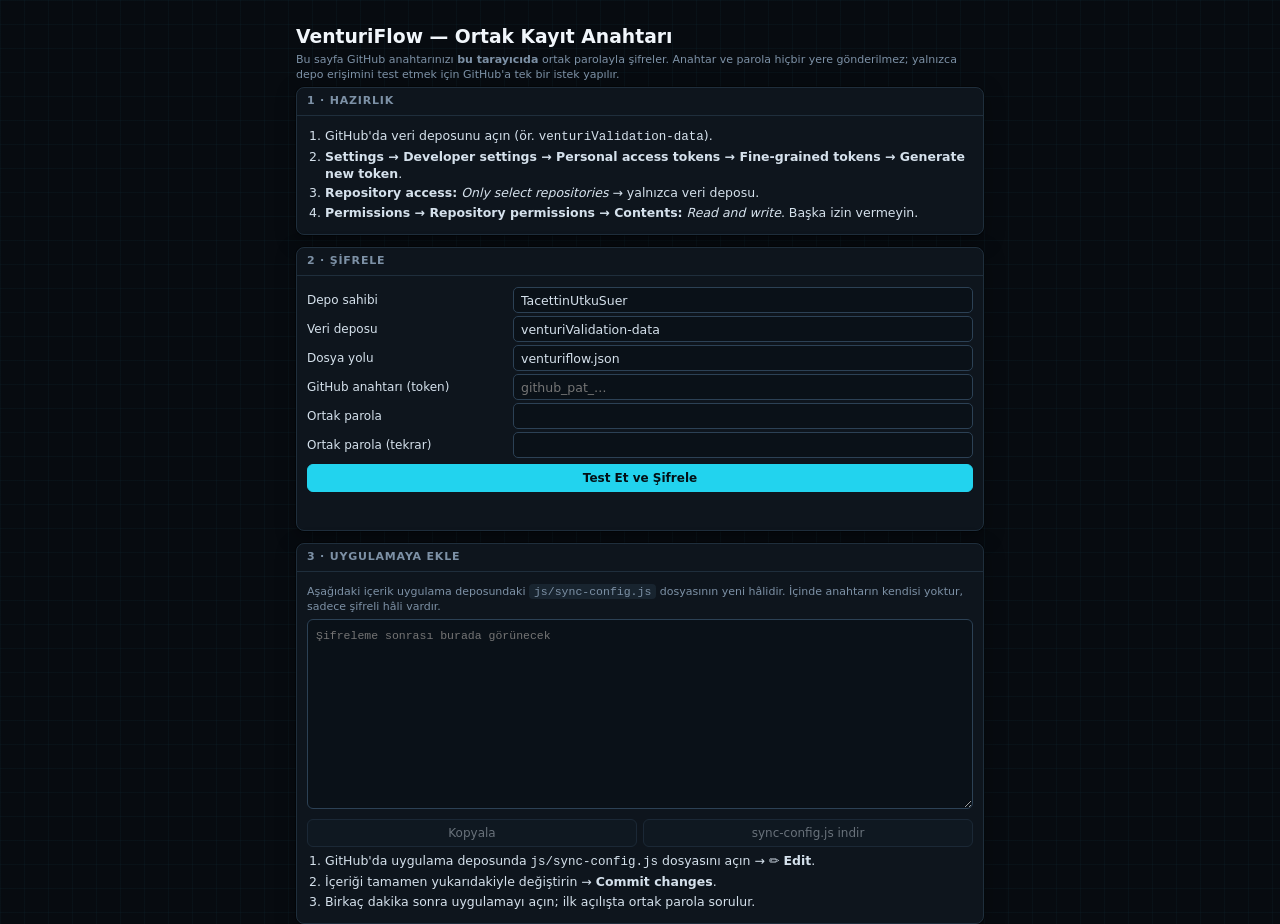
==== tools/anahtar.html @ e6cfc90b "Ortak kayıt: GitHub üzerinden tüm bilgisayarlarda otomatik eşitleme - js/sync.js: GitHub Contents AP" ====
<!doctype html>
<html lang="tr" data-theme="dark">
<head>
  <meta charset="utf-8">
  <meta name="viewport" content="width=device-width, initial-scale=1">
  <title>Anahtar Şifreleme</title>
  <link rel="stylesheet" href="../css/app.css">
  <style>
    body { overflow: auto; }
    .wrap { max-width: 720px; margin: 24px auto; padding: 0 16px; }
    .card { padding: 0; margin-bottom: 12px; }
    .card-b { overflow: visible; }
    .row { grid-template-columns: 200px minmax(0, 1fr); }
    textarea { width: 100%; height: 190px; background: var(--input-bg); color: var(--text); border: 1px solid var(--border-hi); border-radius: 6px; padding: 8px; font: 11.5px/1.4 Consolas, monospace; }
    ol { margin: 4px 0 4px 18px; padding: 0; }
    li { margin: 3px 0; }
    .msg { min-height: 18px; font-weight: 600; margin: 6px 0; }
    .msg.ok { color: var(--ok); } .msg.err { color: var(--bad); }
    @media (max-width: 640px) { .row { grid-template-columns: minmax(0, 1fr); } }
  </style>
</head>
<body>
<div class="wrap">
  <h2 style="color:var(--text-strong);margin:0 0 4px">VenturiFlow — Ortak Kayıt Anahtarı</h2>
  <p class="note">Bu sayfa GitHub anahtarınızı <b>bu tarayıcıda</b> ortak parolayla şifreler. Anahtar ve parola hiçbir yere gönderilmez; yalnızca depo erişimini test etmek için GitHub'a tek bir istek yapılır.</p>

  <div class="card">
    <div class="card-h">1 · Hazırlık</div>
    <div class="card-b">
      <ol>
        <li>GitHub'da veri deposunu açın (ör. <code>venturiValidation-data</code>).</li>
        <li><b>Settings → Developer settings → Personal access tokens → Fine-grained tokens → Generate new token</b>.</li>
        <li><b>Repository access:</b> <i>Only select repositories</i> → yalnızca veri deposu.</li>
        <li><b>Permissions → Repository permissions → Contents:</b> <i>Read and write</i>. Başka izin vermeyin.</li>
      </ol>
    </div>
  </div>

  <div class="card">
    <div class="card-h">2 · Şifrele</div>
    <div class="card-b">
      <label class="row"><span>Depo sahibi</span><input type="text" id="owner"></label>
      <label class="row"><span>Veri deposu</span><input type="text" id="repo"></label>
      <label class="row"><span>Dosya yolu</span><input type="text" id="path"></label>
      <label class="row"><span>GitHub anahtarı (token)</span><input type="password" id="token" placeholder="github_pat_…" autocomplete="off"></label>
      <label class="row"><span>Ortak parola</span><input type="password" id="pass" autocomplete="new-password"></label>
      <label class="row"><span>Ortak parola (tekrar)</span><input type="password" id="pass2" autocomplete="new-password"></label>
      <div class="btnrow"><button class="btn primary" id="go">Test Et ve Şifrele</button></div>
      <div class="msg" id="msg"></div>
    </div>
  </div>

  <div class="card">
    <div class="card-h">3 · Uygulamaya ekle</div>
    <div class="card-b">
      <p class="note">Aşağıdaki içerik uygulama deposundaki <code>js/sync-config.js</code> dosyasının yeni hâlidir. İçinde anahtarın kendisi yoktur, sadece şifreli hâli vardır.</p>
      <textarea id="out" readonly placeholder="Şifreleme sonrası burada görünecek"></textarea>
      <div class="btnrow">
        <button class="btn" id="copy" disabled>Kopyala</button>
        <button class="btn" id="dl" disabled>sync-config.js indir</button>
      </div>
      <ol>
        <li>GitHub'da uygulama deposunda <code>js/sync-config.js</code> dosyasını açın → ✏️ <b>Edit</b>.</li>
        <li>İçeriği tamamen yukarıdakiyle değiştirin → <b>Commit changes</b>.</li>
        <li>Birkaç dakika sonra uygulamayı açın; ilk açılışta ortak parola sorulur.</li>
      </ol>
    </div>
  </div>
</div>

<script src="../js/csv.js"></script>
<script src="../js/sync-config.js"></script>
<script src="../js/sync.js"></script>
<script>
  (function () {
    const $ = id => document.getElementById(id);
    const c = window.VF_SYNC_CONFIG || {};
    $('owner').value = c.owner || '';
    $('repo').value = c.repo || '';
    $('path').value = c.path || 'venturiflow.json';
    const msg = (t, cls) => { $('msg').textContent = t; $('msg').className = 'msg ' + (cls || ''); };

    $('go').onclick = async () => {
      const owner = $('owner').value.trim(), repo = $('repo').value.trim(), path = $('path').value.trim();
      const token = $('token').value.trim(), pass = $('pass').value;
      if (!owner || !repo || !path || !token || !pass) return msg('Tüm alanları doldurun.', 'err');
      if (pass !== $('pass2').value) return msg('Parolalar eşleşmiyor.', 'err');
      msg('GitHub erişimi test ediliyor…');
      try {
        const res = await fetch(`https://api.github.com/repos/${encodeURIComponent(owner)}/${encodeURIComponent(repo)}`, {
          headers: { Accept: 'application/vnd.github+json', Authorization: 'Bearer ' + token }, cache: 'no-store'
        });
        if (res.status === 401) return msg('Anahtar geçersiz (401).', 'err');
        if (!res.ok) return msg(`Depoya erişilemedi (HTTP ${res.status}). Depo adını ve anahtarın depo erişimini kontrol edin.`, 'err');
        const j = await res.json();
        msg('Şifreleniyor…');
        const cipher = await VF.Sync.encrypt(token, pass);
        $('out').value = `/* VenturiFlow Master — Ortak kayıt (GitHub) yapılandırması
 *
 * owner / repo / path : Ortak verinin tutulacağı depo ve dosya.
 * cipher              : tools/anahtar.html ile üretilen ŞİFRELİ GitHub anahtarı.
 *                       null ise kimse yazamaz; depo public ise herkes sadece okur.
 */
window.VF_SYNC_CONFIG = {
  owner: ${JSON.stringify(owner)},
  repo: ${JSON.stringify(repo)},
  path: ${JSON.stringify(path)},
  cipher: ${JSON.stringify(cipher)}
};
`;
        $('copy').disabled = $('dl').disabled = false;
        $('token').value = '';
        msg(`Tamam: ${j.full_name} (${j.private ? 'private' : 'public'}) erişilebilir, anahtar şifrelendi.` + (j.private ? ' Not: Depo private olduğu için parolası olmayan bilgisayarlar ortak veriyi göremez.' : ''), 'ok');
      } catch (e) {
        msg('Hata: ' + e.message, 'err');
      }
    };
    $('copy').onclick = () => { navigator.clipboard.writeText($('out').value).then(() => msg('Panoya kopyalandı.', 'ok')); };
    $('dl').onclick = () => {
      const a = document.createElement('a');
      a.href = URL.createObjectURL(new Blob([$('out').value], { type: 'text/javascript' }));
      a.download = 'sync-config.js';
      a.click();
    };
  })();
</script>
</body>
</html>
---- css/app.css ----
/* VenturiFlow Master — SCADA / HMI teması */
:root,
:root[data-theme="dark"] {
  --bg: #070b10;
  --bg-grid: rgba(56, 189, 248, 0.035);
  --panel: #0e151d;
  --panel-2: #121c26;
  --panel-3: #18242f;
  --border: #1f2e3c;
  --border-hi: #2c4155;
  --text: #d5e1ec;
  --text-strong: #f1f6fb;
  --muted: #7d91a6;
  --accent: #22d3ee;
  --accent-soft: rgba(34, 211, 238, 0.12);
  --amber: #f59e0b;
  --amber-soft: rgba(245, 158, 11, 0.12);
  --ok: #22c55e;
  --ok-soft: rgba(34, 197, 94, 0.13);
  --warn: #f59e0b;
  --bad: #ef4444;
  --bad-soft: rgba(239, 68, 68, 0.14);
  --pink: #f472b6;
  --input-bg: #0a1118;
  --shadow: 0 0 0 1px rgba(0, 0, 0, 0.4), 0 6px 20px rgba(0, 0, 0, 0.35);
  --chart-grid: rgba(148, 163, 184, 0.12);
  --chart-text: #94a3b8;
  color-scheme: dark;
}

:root[data-theme="light"] {
  --bg: #e6ebf0;
  --bg-grid: rgba(15, 23, 42, 0.035);
  --panel: #ffffff;
  --panel-2: #f5f7fa;
  --panel-3: #eaeff4;
  --border: #cfd8e1;
  --border-hi: #aebdcb;
  --text: #1c2834;
  --text-strong: #0b141c;
  --muted: #5d6e7f;
  --accent: #0e7490;
  --accent-soft: rgba(14, 116, 144, 0.10);
  --amber: #b45309;
  --amber-soft: rgba(180, 83, 9, 0.10);
  --ok: #15803d;
  --ok-soft: rgba(21, 128, 61, 0.10);
  --warn: #b45309;
  --bad: #dc2626;
  --bad-soft: rgba(220, 38, 38, 0.09);
  --pink: #be185d;
  --input-bg: #ffffff;
  --shadow: 0 1px 2px rgba(15, 23, 42, 0.08), 0 4px 14px rgba(15, 23, 42, 0.06);
  --chart-grid: rgba(71, 85, 105, 0.14);
  --chart-text: #475569;
  color-scheme: light;
}

* { box-sizing: border-box; }
html, body { height: 100%; margin: 0; }
body {
  background: var(--bg);
  background-image: linear-gradient(var(--bg-grid) 1px, transparent 1px), linear-gradient(90deg, var(--bg-grid) 1px, transparent 1px);
  background-size: 24px 24px;
  color: var(--text);
  font: 12.5px/1.35 Inter, "Segoe UI", system-ui, -apple-system, Roboto, Arial, sans-serif;
  overflow: hidden;
  -webkit-font-smoothing: antialiased;
}
.mono, .num { font-family: "JetBrains Mono", "Cascadia Mono", Consolas, "SFMono-Regular", monospace; font-variant-numeric: tabular-nums; }
button, input, select { font: inherit; color: inherit; }
::-webkit-scrollbar { width: 8px; height: 8px; }
::-webkit-scrollbar-thumb { background: var(--border-hi); border-radius: 4px; }
::-webkit-scrollbar-track { background: transparent; }

/* ---------- Ana yerleşim (1080p, kaydırmasız) ---------- */
.app {
  height: 100vh;
  display: grid;
  grid-template-rows: 46px minmax(0, 1fr) 24px;
  grid-template-columns: minmax(0, 1fr);
}
.topbar {
  display: flex; align-items: center; gap: 12px;
  padding: 0 12px;
  background: var(--panel);
  border-bottom: 1px solid var(--border);
}
.brand { display: flex; align-items: center; gap: 10px; min-width: 0; }
.brand svg { flex: none; }
.brand h1 { margin: 0; font-size: 15px; font-weight: 700; letter-spacing: .3px; color: var(--text-strong); white-space: nowrap; }
.brand small { color: var(--muted); font-size: 11px; white-space: nowrap; }
.topbar .spacer { flex: 1; }
.pill {
  display: inline-flex; align-items: center; gap: 6px;
  padding: 3px 9px; border: 1px solid var(--border); border-radius: 999px;
  background: var(--panel-2); color: var(--muted); font-size: 11px; white-space: nowrap;
}
.pill b { color: var(--text-strong); font-weight: 600; }
.led { width: 8px; height: 8px; border-radius: 50%; background: var(--muted); box-shadow: 0 0 0 2px rgba(0,0,0,.15); }
.led.on { background: var(--ok); box-shadow: 0 0 8px var(--ok); }
.led.err { background: var(--bad); box-shadow: 0 0 8px var(--bad); }
.led.demo { background: var(--amber); box-shadow: 0 0 8px var(--amber); }

.btn {
  display: inline-flex; align-items: center; justify-content: center; gap: 6px;
  height: 28px; padding: 0 10px;
  border: 1px solid var(--border-hi); border-radius: 6px;
  background: var(--panel-2); color: var(--text);
  cursor: pointer; white-space: nowrap; font-size: 12px;
  transition: background .15s, border-color .15s;
}
.btn:hover { border-color: var(--accent); background: var(--panel-3); }
.btn.primary { background: var(--accent); border-color: var(--accent); color: #031016; font-weight: 600; }
:root[data-theme="light"] .btn.primary { color: #fff; }
.btn.danger:hover { border-color: var(--bad); color: var(--bad); }
.btn.sm { height: 24px; padding: 0 8px; font-size: 11.5px; }
.btn.icon { width: 30px; padding: 0; }
.btn:disabled { opacity: .45; cursor: not-allowed; }
.btn.sync[data-state="ok"] { color: var(--ok); border-color: color-mix(in srgb, var(--ok) 50%, var(--border-hi)); }
.btn.sync[data-state="pending"], .btn.sync[data-state="saving"] { color: var(--accent); border-color: var(--accent); }
.btn.sync[data-state="saving"] svg { animation: blink .8s steps(2) infinite; }
.btn.sync[data-state="ro"] { color: var(--muted); }
.btn.sync[data-state="err"], .btn.sync[data-state="conflict"] { color: var(--bad); border-color: var(--bad); }
.btn.sync[data-state="off"] { color: var(--muted); }
.btn svg { width: 14px; height: 14px; }

.main {
  min-height: 0;
  display: grid;
  grid-template-columns: 350px minmax(0, 1fr) 430px;
  gap: 8px;
  padding: 8px;
}
.statusbar {
  display: flex; align-items: center; gap: 16px;
  padding: 0 12px;
  background: var(--panel); border-top: 1px solid var(--border);
  color: var(--muted); font-size: 11px;
}
.statusbar .sep { flex: 1; }

/* ---------- Kartlar ---------- */
.card {
  background: var(--panel);
  border: 1px solid var(--border);
  border-radius: 8px;
  box-shadow: var(--shadow);
  min-height: 0;
  display: flex; flex-direction: column;
}
.card-h {
  display: flex; align-items: center; gap: 8px;
  padding: 6px 10px;
  border-bottom: 1px solid var(--border);
  font-size: 11px; font-weight: 700; letter-spacing: .8px; text-transform: uppercase;
  color: var(--muted);
}
.card-h .tag { margin-left: auto; text-transform: none; letter-spacing: 0; font-weight: 500; }
.card-h .ico { color: var(--accent); }
.card-b { padding: 8px 10px; min-height: 0; flex: 1; overflow: auto; }

/* ---------- Sol panel / sekmeler ---------- */
.left { display: flex; flex-direction: column; min-height: 0; }
.tabs { display: grid; grid-template-columns: repeat(4, 1fr); border-bottom: 1px solid var(--border); }
.tabs button {
  border: 0; background: transparent; padding: 9px 0 8px; cursor: pointer;
  color: var(--muted); font-size: 11.5px; font-weight: 600; letter-spacing: .3px;
  border-bottom: 2px solid transparent;
}
.tabs button.on { color: var(--accent); border-bottom-color: var(--accent); background: var(--accent-soft); }
.tab { display: none; padding: 8px 10px; overflow: auto; min-height: 0; flex: 1; }
.tab.on { display: block; }

.sec { margin: 6px 0 4px; padding-top: 6px; border-top: 1px dashed var(--border); font-size: 10.5px; font-weight: 700; color: var(--accent); letter-spacing: .8px; text-transform: uppercase; display: flex; align-items: center; gap: 6px; }
.sec:first-child { border-top: 0; margin-top: 0; padding-top: 0; }
.sec .r { margin-left: auto; text-transform: none; letter-spacing: 0; font-weight: 500; color: var(--muted); }

.row { display: grid; grid-template-columns: 1fr 172px; align-items: center; gap: 6px; margin: 3px 0; }
.row > span:first-child { color: var(--text); font-size: 12px; overflow: hidden; text-overflow: ellipsis; white-space: nowrap; }
.row .hint { color: var(--muted); font-size: 10.5px; }
.inp { display: flex; min-width: 0; }
input[type=number], input[type=text], input[type=password], input[type=url], select {
  height: 26px; min-width: 0; width: 100%;
  padding: 0 7px;
  background: var(--input-bg); border: 1px solid var(--border-hi); border-radius: 5px;
  outline: none;
}
input:focus, select:focus { border-color: var(--accent); box-shadow: 0 0 0 2px var(--accent-soft); }
input[type=number] { font-family: "JetBrains Mono", Consolas, monospace; text-align: right; }
input:disabled, select:disabled { opacity: .55; }
input.invalid { border-color: var(--bad); box-shadow: 0 0 0 2px var(--bad-soft); }
.inp input { border-top-right-radius: 0; border-bottom-right-radius: 0; flex: 1; }
.inp select { width: 74px; flex: none; border-left: 0; border-top-left-radius: 0; border-bottom-left-radius: 0; background: var(--panel-3); padding: 0 4px; font-size: 11.5px; }
.inp .unit-static { width: 74px; flex: none; display: flex; align-items: center; justify-content: center; border: 1px solid var(--border-hi); border-left: 0; border-radius: 0 5px 5px 0; background: var(--panel-3); color: var(--muted); font-size: 11.5px; }
.req { color: var(--bad); font-weight: 700; }

.seg { display: inline-flex; border: 1px solid var(--border-hi); border-radius: 6px; overflow: hidden; width: 100%; }
.seg button { flex: 1; border: 0; background: var(--panel-2); padding: 4px 6px; cursor: pointer; color: var(--muted); font-size: 11.5px; }
.seg button + button { border-left: 1px solid var(--border-hi); }
.seg button.on { background: var(--accent); color: #031016; font-weight: 600; }
:root[data-theme="light"] .seg button.on { color: #fff; }

.btnrow { display: flex; gap: 6px; flex-wrap: wrap; margin: 6px 0; }
.btnrow .btn { flex: 1; }

.infobox {
  border: 1px solid var(--border); background: var(--panel-2); border-radius: 6px;
  padding: 6px 8px; margin: 6px 0; font-size: 11.5px;
}
.infobox table { width: 100%; border-collapse: collapse; }
.infobox td { padding: 1px 0; }
.infobox td:last-child { text-align: right; font-family: "JetBrains Mono", Consolas, monospace; color: var(--text-strong); }
.infobox .src { color: var(--muted); font-size: 10px; }
.note { color: var(--muted); font-size: 11px; margin: 4px 0; }
.note.warn { color: var(--warn); }
.note.bad { color: var(--bad); }
a { color: var(--accent); }

/* ---------- Orta alan ---------- */
.center {
  min-height: 0; min-width: 0;
  display: grid;
  grid-template-rows: auto minmax(0, 0.82fr) minmax(0, 1.25fr);
  gap: 8px;
}
.kpis { display: grid; grid-template-columns: repeat(8, minmax(0, 1fr)); gap: 8px; }
.kpi {
  position: relative;
  background: var(--panel); border: 1px solid var(--border); border-radius: 8px;
  padding: 7px 9px 6px; box-shadow: var(--shadow); min-width: 0; overflow: hidden;
}
.kpi::before { content: ""; position: absolute; left: 0; top: 0; bottom: 0; width: 3px; background: var(--border-hi); }
.kpi .k { font-size: 10px; letter-spacing: .6px; text-transform: uppercase; color: var(--muted); white-space: nowrap; overflow: hidden; text-overflow: ellipsis; }
.kpi .v { font-family: "JetBrains Mono", Consolas, monospace; font-size: 20px; font-weight: 700; color: var(--text-strong); line-height: 1.2; margin-top: 2px; white-space: nowrap; overflow: hidden; text-overflow: ellipsis; }
.kpi .v small { font-size: 11px; font-weight: 500; color: var(--muted); margin-left: 3px; }
.kpi .s { font-size: 10.5px; color: var(--muted); white-space: nowrap; overflow: hidden; text-overflow: ellipsis; }
.kpi.accent::before { background: var(--accent); }
.kpi.hl { background: linear-gradient(180deg, var(--amber-soft), transparent 80%), var(--panel); border-color: color-mix(in srgb, var(--amber) 45%, var(--border)); }
.kpi.hl::before { background: var(--amber); }
.kpi.hl .v { color: var(--amber); }
.kpi.ok::before { background: var(--ok); }
.kpi.ok .v { color: var(--ok); }
.kpi.warn::before { background: var(--warn); }
.kpi.warn .v { color: var(--warn); }
.kpi.bad { background: linear-gradient(180deg, var(--bad-soft), transparent), var(--panel); }
.kpi.bad::before { background: var(--bad); }
.kpi.bad .v { color: var(--bad); animation: blink 1s steps(2) infinite; }
@keyframes blink { 50% { opacity: .45; } }

.draw-wrap { flex: 1; min-height: 0; padding: 4px 8px 6px; }
.draw-wrap svg { display: block; }

.chart-card .card-b { display: flex; flex-direction: column; overflow: hidden; padding: 6px 10px 8px; }
.chart-box { position: relative; flex: 1; min-height: 0; }
.chart-box canvas { position: absolute; inset: 0; }
.live-dot {
  position: absolute; width: 14px; height: 14px; margin: -7px 0 0 -7px; border-radius: 50%;
  background: #ff2d2d; box-shadow: 0 0 10px 3px rgba(255, 45, 45, .85);
  pointer-events: none; display: none; z-index: 3;
}
.live-dot::after {
  content: ""; position: absolute; inset: -2px; border-radius: 50%; border: 2px solid #ff2d2d;
  animation: ping 1.4s cubic-bezier(0, 0, .2, 1) infinite;
}
@keyframes ping { 0% { transform: scale(1); opacity: .9; } 100% { transform: scale(3.2); opacity: 0; } }
.live-dot .lbl {
  position: absolute; left: 16px; top: -22px; white-space: nowrap;
  background: rgba(127, 29, 29, .92); color: #fff; font: 600 10.5px/1.2 "JetBrains Mono", Consolas, monospace;
  padding: 2px 6px; border-radius: 4px;
}
.whatif { display: grid; grid-template-columns: auto 1fr auto; align-items: center; gap: 10px; margin-top: 6px; }
.whatif label { font-size: 11px; font-weight: 700; letter-spacing: .6px; text-transform: uppercase; color: var(--accent); white-space: nowrap; }
.whatif output { font-family: "JetBrains Mono", Consolas, monospace; font-size: 12px; min-width: 260px; text-align: right; color: var(--text-strong); }
input[type=range] { width: 100%; accent-color: var(--accent); height: 18px; }
.legend { display: flex; gap: 12px; font-size: 10.5px; color: var(--muted); text-transform: none; letter-spacing: 0; font-weight: 500; margin-left: auto; }
.legend i { display: inline-block; width: 9px; height: 9px; border-radius: 50%; margin-right: 4px; vertical-align: -1px; }

/* ---------- Sağ panel ---------- */
.right { display: flex; flex-direction: column; gap: 8px; min-height: 0; }
.formula-card { flex: 1 1 0; }
.formula-card .card-b { font-size: 12px; }
.fx { margin: 3px 0 7px; }
.fx .t { font-size: 10.5px; color: var(--muted); text-transform: uppercase; letter-spacing: .5px; }
.fx mjx-container { margin: 2px 0 !important; font-size: 92% !important; }
.fx mjx-container[display="true"] { overflow-x: auto; overflow-y: hidden; }
.fx .raw { font-family: Consolas, monospace; font-size: 10.5px; white-space: pre-wrap; color: var(--muted); }

.unc-total {
  display: flex; align-items: baseline; justify-content: space-between; gap: 8px;
  padding: 6px 8px; margin-bottom: 6px; border-radius: 6px;
  background: var(--accent-soft); border: 1px solid color-mix(in srgb, var(--accent) 40%, transparent);
}
.unc-total b { font-family: "JetBrains Mono", Consolas, monospace; font-size: 17px; color: var(--accent); }
table.grid { width: 100%; border-collapse: collapse; font-size: 11.5px; }
table.grid th { text-align: left; font-weight: 600; color: var(--muted); font-size: 10.5px; padding: 2px 4px; border-bottom: 1px solid var(--border); }
table.grid td { padding: 2px 4px; border-bottom: 1px solid color-mix(in srgb, var(--border) 50%, transparent); }
table.grid td.n { text-align: right; font-family: "JetBrains Mono", Consolas, monospace; }
.bar { height: 6px; border-radius: 3px; background: var(--accent); opacity: .8; min-width: 1px; }
.chk { display: grid; grid-template-columns: 16px 1fr auto; gap: 6px; align-items: center; padding: 2px 0; font-size: 11.5px; }
.chk .m { font-weight: 800; }
.chk.ok .m { color: var(--ok); }
.chk.no .m { color: var(--bad); }
.chk .v { font-family: "JetBrains Mono", Consolas, monospace; color: var(--muted); font-size: 11px; }
.straight { display: grid; grid-template-columns: 1fr 1fr; gap: 6px; margin-top: 6px; }
.straight div { background: var(--panel-2); border: 1px solid var(--border); border-radius: 6px; padding: 5px 8px; }
.straight .k { font-size: 10px; color: var(--muted); text-transform: uppercase; letter-spacing: .5px; }
.straight .v { font-family: "JetBrains Mono", Consolas, monospace; font-size: 15px; font-weight: 700; color: var(--text-strong); }
.straight .s { font-size: 10.5px; color: var(--muted); }
.pipe-sketch { margin-top: 6px; }

/* ---------- Canlı panel değerleri ---------- */
.live-vals { display: grid; grid-template-columns: 1fr 1fr; gap: 6px; margin: 6px 0; }
.live-vals div { background: var(--panel-2); border: 1px solid var(--border); border-radius: 6px; padding: 5px 7px; }
.live-vals .k { font-size: 10px; color: var(--muted); text-transform: uppercase; }
.live-vals .v { font-family: "JetBrains Mono", Consolas, monospace; font-size: 14px; font-weight: 700; color: var(--text-strong); }
.live-vals .v.red { color: #ff4d4d; }
.log { font-family: "JetBrains Mono", Consolas, monospace; font-size: 10.5px; background: var(--input-bg); border: 1px solid var(--border); border-radius: 6px; padding: 4px 6px; height: 92px; overflow: auto; color: var(--muted); }
.log .e { color: var(--bad); }
.log .o { color: var(--ok); }
.mixed-warn { display: none; border: 1px solid var(--warn); background: var(--amber-soft); color: var(--warn); border-radius: 6px; padding: 5px 8px; font-size: 11px; margin: 6px 0; }
.mixed-warn.show { display: block; }
.mixed-warn a { color: inherit; font-weight: 700; cursor: pointer; }

/* ---------- Birim dönüştürücü ---------- */
.conv-out { width: 100%; border-collapse: collapse; margin-top: 4px; }
.conv-out td { padding: 3px 6px; border-bottom: 1px solid var(--border); }
.conv-out td:last-child { text-align: right; font-family: "JetBrains Mono", Consolas, monospace; color: var(--text-strong); }

/* ---------- Modal & toast ---------- */
.modal-bg { position: fixed; inset: 0; background: rgba(2, 6, 12, .62); backdrop-filter: blur(2px); display: flex; align-items: center; justify-content: center; z-index: 50; }
.modal { width: 560px; max-width: calc(100vw - 32px); max-height: calc(100vh - 60px); display: flex; flex-direction: column; background: var(--panel); border: 1px solid var(--border-hi); border-radius: 10px; box-shadow: 0 20px 60px rgba(0,0,0,.5); }
.modal.wide { width: 860px; }
.modal-h { padding: 10px 14px; border-bottom: 1px solid var(--border); font-weight: 700; font-size: 13.5px; color: var(--text-strong); display: flex; align-items: center; gap: 8px; }
.modal-h .x { margin-left: auto; }
.modal-b { padding: 12px 14px; overflow: auto; min-height: 0; }
.modal-f { padding: 10px 14px; border-top: 1px solid var(--border); display: flex; justify-content: flex-end; gap: 8px; }
.modal h4 { margin: 10px 0 4px; color: var(--accent); font-size: 12.5px; }
.modal ol, .modal ul { margin: 4px 0; padding-left: 20px; }
.modal li { margin: 3px 0; }
.modal code, .note code { background: var(--panel-3); padding: 1px 5px; border-radius: 4px; font-size: 11.5px; }
.guide-alert { display: flex; gap: 10px; align-items: flex-start; padding: 8px 10px; border-radius: 8px; background: var(--amber-soft); border: 1px solid var(--warn); margin-bottom: 8px; }
.guide-alert svg { flex: none; color: var(--warn); }

.csv-meta { display: flex; gap: 14px; flex-wrap: wrap; font-size: 11.5px; color: var(--muted); margin-bottom: 8px; }
.csv-meta b { color: var(--text); }
.csv-mode { margin-bottom: 8px; }
.csv-preview { overflow: auto; max-height: 170px; border: 1px solid var(--border); border-radius: 6px; margin-bottom: 8px; }
.csv-preview table { border-collapse: collapse; font-size: 11px; width: 100%; }
.csv-preview th, .csv-preview td { padding: 3px 8px; border-bottom: 1px solid var(--border); white-space: nowrap; text-align: left; }
.csv-preview th { background: var(--panel-3); position: sticky; top: 0; }
.csv-targets { width: 100%; border-collapse: collapse; margin-bottom: 8px; }
.csv-targets th { text-align: left; font-size: 10.5px; color: var(--muted); padding: 3px 4px; }
.csv-targets td { padding: 3px 4px; }
.csv-err { color: var(--bad); min-height: 16px; font-weight: 600; }
.csv-map .row { grid-template-columns: 140px 1fr; }

.toasts { position: fixed; right: 16px; bottom: 34px; display: flex; flex-direction: column; gap: 6px; z-index: 60; }
.toast { background: var(--panel-3); border: 1px solid var(--border-hi); border-left: 3px solid var(--accent); padding: 8px 12px; border-radius: 6px; box-shadow: var(--shadow); font-size: 12px; max-width: 380px; animation: tin .2s ease-out; }
.toast.ok { border-left-color: var(--ok); }
.toast.err { border-left-color: var(--bad); }
.toast.warn { border-left-color: var(--warn); }
@keyframes tin { from { transform: translateY(8px); opacity: 0; } }

.err-banner { display: none; background: var(--bad-soft); border: 1px solid var(--bad); color: var(--bad); border-radius: 6px; padding: 4px 8px; font-weight: 600; font-size: 11.5px; }
.err-banner.show { display: block; }

/* ---------- Kısa ekranlar için güvenli geri dönüş ---------- */
@media (max-width: 1500px) {
  .main { grid-template-columns: 330px minmax(0, 1fr) 380px; }
  .kpi .v { font-size: 17px; }
}
@media (max-width: 1280px), (max-height: 760px) {
  body { overflow: auto; }
  .app { height: auto; min-height: 100vh; }
  .main { grid-template-columns: minmax(0, 1fr); }
  .center { grid-template-rows: auto 300px 460px; }
  .kpis { grid-template-columns: repeat(4, minmax(0, 1fr)); }
  .left { max-height: none; }
  .right .card { max-height: none; }
}
@media (max-width: 640px) {
  .main { padding: 8px 16px; }
  .kpis { grid-template-columns: repeat(2, minmax(0, 1fr)); }
  .topbar { flex-wrap: wrap; height: auto; padding: 6px 16px; }
  .topbar .pill, .topbar .spacer, .brand small { display: none; }
  .topbar .btn { flex: 1 1 auto; }
  .row { grid-template-columns: minmax(0, 1fr) 160px; }
  .statusbar span:nth-child(n+3) { display: none; }
  .app { grid-template-rows: auto auto 24px; }
  .whatif { grid-template-columns: 1fr; }
  .whatif output { min-width: 0; text-align: left; }
}

/* ---------- PDF raporu (her zaman açık tema) ---------- */
.report { width: 190mm; background: #fff; color: #111827; font: 10.5px/1.4 "Segoe UI", Arial, sans-serif; padding: 0; }
.report h1 { font-size: 18px; margin: 0 0 2px; color: #0e7490; }
.report h2 { font-size: 12.5px; margin: 12px 0 4px; padding-bottom: 2px; border-bottom: 1.5px solid #0e7490; color: #0f172a; }
.report .meta { color: #475569; font-size: 10px; }
.report table { width: 100%; border-collapse: collapse; }
.report td, .report th { border: 1px solid #cbd5e1; padding: 3px 6px; text-align: left; }
.report th { background: #f1f5f9; }
.report td.n { text-align: right; font-family: Consolas, monospace; }
.report .cols { display: grid; grid-template-columns: 1fr 1fr; gap: 10px; }
.report img { width: 100%; display: block; }
.report .hl { background: #fef3c7; font-weight: 700; }
.report .ok { color: #15803d; font-weight: 700; }
.report .no { color: #dc2626; font-weight: 700; }
.report .fx img { width: auto; max-width: 100%; margin: 3px 0; }
.report .avoid { break-inside: avoid; page-break-inside: avoid; }
.report .foot { margin-top: 10px; color: #64748b; font-size: 9px; border-top: 1px solid #cbd5e1; padding-top: 4px; }
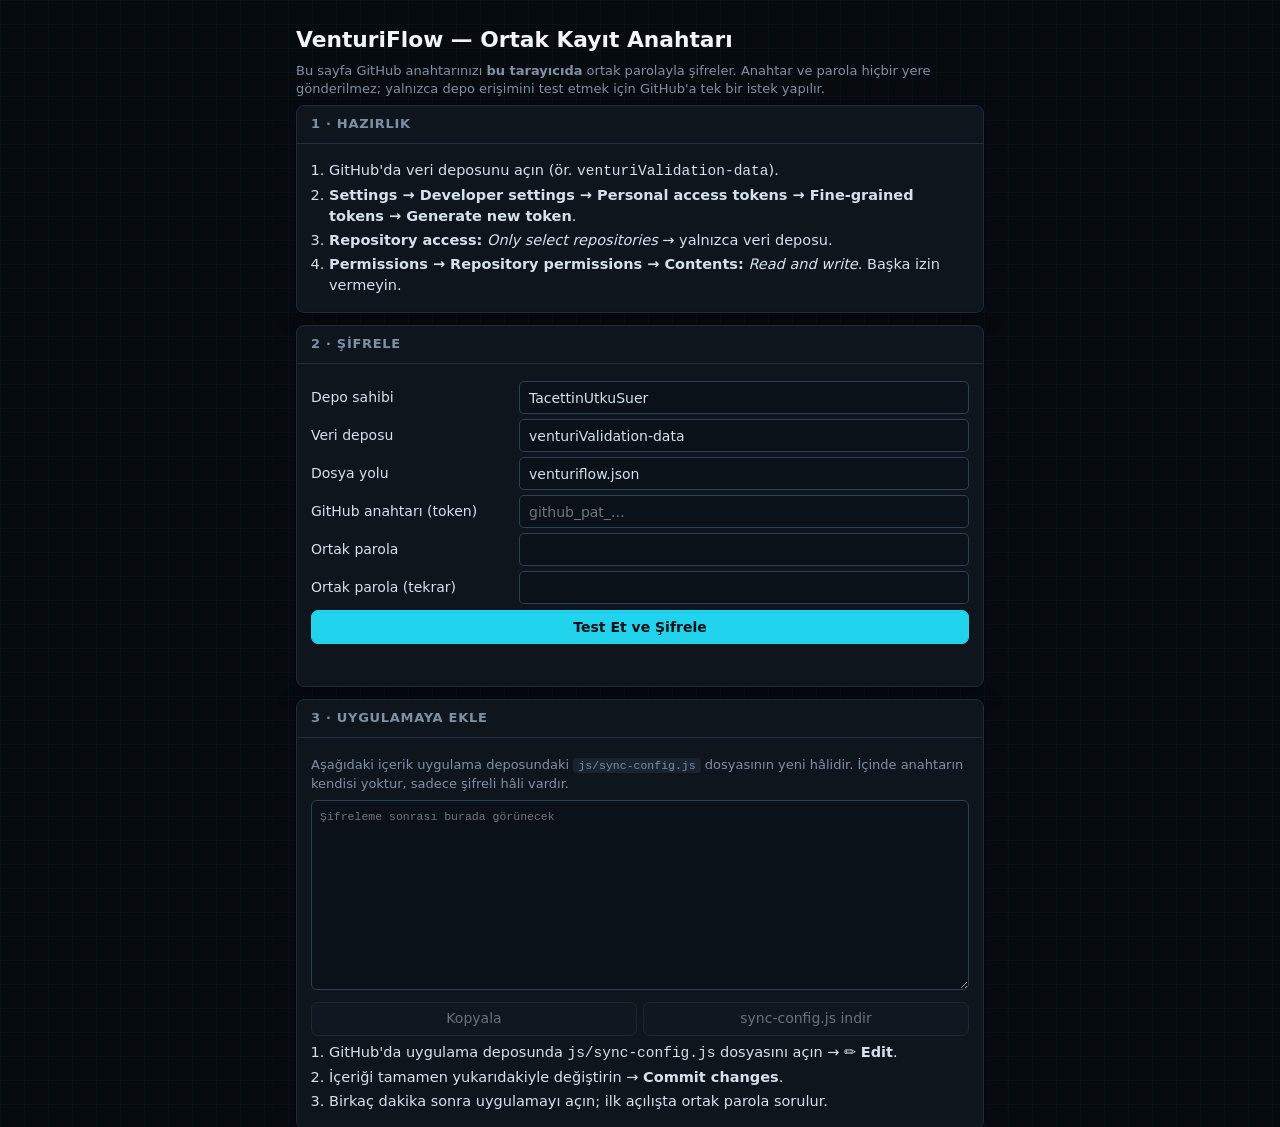
==== commit 20b3c6be: "Önbellek kırıcı: CSS/JS bağlantılarına sürüm numarası (v1.3.0) GitHub Pages ve tarayıcı önbelleği, g" ====
--- a/tools/anahtar.html
+++ b/tools/anahtar.html
@@ -4,7 +4,7 @@
   <meta charset="utf-8">
   <meta name="viewport" content="width=device-width, initial-scale=1">
   <title>Anahtar Şifreleme</title>
-  <link rel="stylesheet" href="../css/app.css">
+  <link rel="stylesheet" href="../css/app.css?v=1.3.0">
   <style>
     body { overflow: auto; }
     .wrap { max-width: 720px; margin: 24px auto; padding: 0 16px; }
@@ -68,9 +68,9 @@
   </div>
 </div>
 
-<script src="../js/csv.js"></script>
-<script src="../js/sync-config.js"></script>
-<script src="../js/sync.js"></script>
+<script src="../js/csv.js?v=1.3.0"></script>
+<script src="../js/sync-config.js?v=1.3.0"></script>
+<script src="../js/sync.js?v=1.3.0"></script>
 <script>
   (function () {
     const $ = id => document.getElementById(id);
--- a/css/app.css
+++ b/css/app.css
@@ -63,8 +63,8 @@
   background-image: linear-gradient(var(--bg-grid) 1px, transparent 1px), linear-gradient(90deg, var(--bg-grid) 1px, transparent 1px);
   background-size: 24px 24px;
   color: var(--text);
-  font: 12.5px/1.35 Inter, "Segoe UI", system-ui, -apple-system, Roboto, Arial, sans-serif;
-  overflow: hidden;
+  font: 14.5px/1.45 Inter, "Segoe UI", system-ui, -apple-system, Roboto, Arial, sans-serif;
+  overflow-x: hidden;
   -webkit-font-smoothing: antialiased;
 }
 .mono, .num { font-family: "JetBrains Mono", "Cascadia Mono", Consolas, "SFMono-Regular", monospace; font-variant-numeric: tabular-nums; }
@@ -75,26 +75,27 @@
 
 /* ---------- Ana yerleşim (1080p, kaydırmasız) ---------- */
 .app {
-  height: 100vh;
+  min-height: 100vh;
   display: grid;
-  grid-template-rows: 46px minmax(0, 1fr) 24px;
+  grid-template-rows: 60px 1fr 32px;
   grid-template-columns: minmax(0, 1fr);
 }
 .topbar {
+  position: sticky; top: 0; z-index: 20;
   display: flex; align-items: center; gap: 12px;
-  padding: 0 12px;
+  padding: 0 14px;
   background: var(--panel);
   border-bottom: 1px solid var(--border);
 }
 .brand { display: flex; align-items: center; gap: 10px; min-width: 0; }
 .brand svg { flex: none; }
-.brand h1 { margin: 0; font-size: 15px; font-weight: 700; letter-spacing: .3px; color: var(--text-strong); white-space: nowrap; }
-.brand small { color: var(--muted); font-size: 11px; white-space: nowrap; }
+.brand h1 { margin: 0; font-size: 18px; font-weight: 700; letter-spacing: .3px; color: var(--text-strong); white-space: nowrap; }
+.brand small { color: var(--muted); font-size: 12.5px; white-space: nowrap; }
 .topbar .spacer { flex: 1; }
 .pill {
   display: inline-flex; align-items: center; gap: 6px;
-  padding: 3px 9px; border: 1px solid var(--border); border-radius: 999px;
-  background: var(--panel-2); color: var(--muted); font-size: 11px; white-space: nowrap;
+  padding: 4px 11px; border: 1px solid var(--border); border-radius: 999px;
+  background: var(--panel-2); color: var(--muted); font-size: 13px; white-space: nowrap;
 }
 .pill b { color: var(--text-strong); font-weight: 600; }
 .led { width: 8px; height: 8px; border-radius: 50%; background: var(--muted); box-shadow: 0 0 0 2px rgba(0,0,0,.15); }
@@ -104,18 +105,19 @@
 
 .btn {
   display: inline-flex; align-items: center; justify-content: center; gap: 6px;
-  height: 28px; padding: 0 10px;
-  border: 1px solid var(--border-hi); border-radius: 6px;
+  height: 34px; padding: 0 12px;
+  border: 1px solid var(--border-hi); border-radius: 7px;
   background: var(--panel-2); color: var(--text);
-  cursor: pointer; white-space: nowrap; font-size: 12px;
+  cursor: pointer; white-space: nowrap; font-size: 14px;
   transition: background .15s, border-color .15s;
 }
 .btn:hover { border-color: var(--accent); background: var(--panel-3); }
 .btn.primary { background: var(--accent); border-color: var(--accent); color: #031016; font-weight: 600; }
 :root[data-theme="light"] .btn.primary { color: #fff; }
 .btn.danger:hover { border-color: var(--bad); color: var(--bad); }
-.btn.sm { height: 24px; padding: 0 8px; font-size: 11.5px; }
-.btn.icon { width: 30px; padding: 0; }
+.btn.sm { height: 30px; padding: 0 10px; font-size: 13px; }
+.btn.icon { width: 36px; padding: 0; }
+.btn.sm.icon { width: 30px; }
 .btn:disabled { opacity: .45; cursor: not-allowed; }
 .btn.sync[data-state="ok"] { color: var(--ok); border-color: color-mix(in srgb, var(--ok) 50%, var(--border-hi)); }
 .btn.sync[data-state="pending"], .btn.sync[data-state="saving"] { color: var(--accent); border-color: var(--accent); }
@@ -123,20 +125,21 @@
 .btn.sync[data-state="ro"] { color: var(--muted); }
 .btn.sync[data-state="err"], .btn.sync[data-state="conflict"] { color: var(--bad); border-color: var(--bad); }
 .btn.sync[data-state="off"] { color: var(--muted); }
-.btn svg { width: 14px; height: 14px; }
+.btn svg { width: 16px; height: 16px; }
 
 .main {
-  min-height: 0;
   display: grid;
-  grid-template-columns: 350px minmax(0, 1fr) 430px;
-  gap: 8px;
-  padding: 8px;
-}
+  grid-template-columns: 410px minmax(0, 1fr) 480px;
+  align-items: start;
+  gap: 12px;
+  padding: 12px;
+}
+.main[hidden], .calib[hidden] { display: none; }
 .statusbar {
   display: flex; align-items: center; gap: 16px;
-  padding: 0 12px;
+  padding: 0 14px;
   background: var(--panel); border-top: 1px solid var(--border);
-  color: var(--muted); font-size: 11px;
+  color: var(--muted); font-size: 12.5px;
 }
 .statusbar .sep { flex: 1; }
 
@@ -151,38 +154,39 @@
 }
 .card-h {
   display: flex; align-items: center; gap: 8px;
-  padding: 6px 10px;
+  padding: 9px 14px;
   border-bottom: 1px solid var(--border);
-  font-size: 11px; font-weight: 700; letter-spacing: .8px; text-transform: uppercase;
+  font-size: 13px; font-weight: 700; letter-spacing: .7px; text-transform: uppercase;
   color: var(--muted);
 }
 .card-h .tag { margin-left: auto; text-transform: none; letter-spacing: 0; font-weight: 500; }
 .card-h .ico { color: var(--accent); }
-.card-b { padding: 8px 10px; min-height: 0; flex: 1; overflow: auto; }
+.card-b { padding: 12px 14px; min-height: 0; flex: 1; overflow: auto; }
 
 /* ---------- Sol panel / sekmeler ---------- */
-.left { display: flex; flex-direction: column; min-height: 0; }
+.left { display: flex; flex-direction: column; position: sticky; top: 72px; max-height: calc(100vh - 84px); }
 .tabs { display: grid; grid-template-columns: repeat(4, 1fr); border-bottom: 1px solid var(--border); }
 .tabs button {
-  border: 0; background: transparent; padding: 9px 0 8px; cursor: pointer;
-  color: var(--muted); font-size: 11.5px; font-weight: 600; letter-spacing: .3px;
+  border: 0; background: transparent; padding: 12px 0 10px; cursor: pointer;
+  color: var(--muted); font-size: 14px; font-weight: 600; letter-spacing: .3px;
   border-bottom: 2px solid transparent;
 }
 .tabs button.on { color: var(--accent); border-bottom-color: var(--accent); background: var(--accent-soft); }
-.tab { display: none; padding: 8px 10px; overflow: auto; min-height: 0; flex: 1; }
+.tab { display: none; padding: 12px 14px; overflow: auto; min-height: 0; flex: 1; }
 .tab.on { display: block; }
 
-.sec { margin: 6px 0 4px; padding-top: 6px; border-top: 1px dashed var(--border); font-size: 10.5px; font-weight: 700; color: var(--accent); letter-spacing: .8px; text-transform: uppercase; display: flex; align-items: center; gap: 6px; }
+.sec { margin: 12px 0 6px; padding-top: 10px; border-top: 1px dashed var(--border); font-size: 12.5px; font-weight: 700; color: var(--accent); letter-spacing: .8px; text-transform: uppercase; display: flex; align-items: center; gap: 6px; }
 .sec:first-child { border-top: 0; margin-top: 0; padding-top: 0; }
 .sec .r { margin-left: auto; text-transform: none; letter-spacing: 0; font-weight: 500; color: var(--muted); }
 
-.row { display: grid; grid-template-columns: 1fr 172px; align-items: center; gap: 6px; margin: 3px 0; }
-.row > span:first-child { color: var(--text); font-size: 12px; overflow: hidden; text-overflow: ellipsis; white-space: nowrap; }
-.row .hint { color: var(--muted); font-size: 10.5px; }
+.row { display: grid; grid-template-columns: minmax(0, 1fr) 200px; align-items: center; gap: 8px; margin: 5px 0; }
+.row > span:first-child { color: var(--text); font-size: 14px; overflow: hidden; text-overflow: ellipsis; white-space: nowrap; }
+.row .hint, .hint { color: var(--muted); font-size: 12px; }
+.chkrow { display: flex; align-items: center; gap: 8px; margin: 6px 0; font-size: 13.5px; cursor: pointer; }
 .inp { display: flex; min-width: 0; }
 input[type=number], input[type=text], input[type=password], input[type=url], select {
-  height: 26px; min-width: 0; width: 100%;
-  padding: 0 7px;
+  height: 33px; min-width: 0; width: 100%;
+  padding: 0 9px; font-size: 14px;
   background: var(--input-bg); border: 1px solid var(--border-hi); border-radius: 5px;
   outline: none;
 }
@@ -191,12 +195,12 @@
 input:disabled, select:disabled { opacity: .55; }
 input.invalid { border-color: var(--bad); box-shadow: 0 0 0 2px var(--bad-soft); }
 .inp input { border-top-right-radius: 0; border-bottom-right-radius: 0; flex: 1; }
-.inp select { width: 74px; flex: none; border-left: 0; border-top-left-radius: 0; border-bottom-left-radius: 0; background: var(--panel-3); padding: 0 4px; font-size: 11.5px; }
-.inp .unit-static { width: 74px; flex: none; display: flex; align-items: center; justify-content: center; border: 1px solid var(--border-hi); border-left: 0; border-radius: 0 5px 5px 0; background: var(--panel-3); color: var(--muted); font-size: 11.5px; }
+.inp select { width: 84px; flex: none; border-left: 0; border-top-left-radius: 0; border-bottom-left-radius: 0; background: var(--panel-3); padding: 0 5px; font-size: 13px; }
+.inp .unit-static { width: 84px; flex: none; display: flex; align-items: center; justify-content: center; border: 1px solid var(--border-hi); border-left: 0; border-radius: 0 5px 5px 0; background: var(--panel-3); color: var(--muted); font-size: 13px; }
 .req { color: var(--bad); font-weight: 700; }
 
 .seg { display: inline-flex; border: 1px solid var(--border-hi); border-radius: 6px; overflow: hidden; width: 100%; }
-.seg button { flex: 1; border: 0; background: var(--panel-2); padding: 4px 6px; cursor: pointer; color: var(--muted); font-size: 11.5px; }
+.seg button { flex: 1; border: 0; background: var(--panel-2); padding: 6px 10px; cursor: pointer; color: var(--muted); font-size: 13.5px; white-space: nowrap; }
 .seg button + button { border-left: 1px solid var(--border-hi); }
 .seg button.on { background: var(--accent); color: #031016; font-weight: 600; }
 :root[data-theme="light"] .seg button.on { color: #fff; }
@@ -206,35 +210,35 @@
 
 .infobox {
   border: 1px solid var(--border); background: var(--panel-2); border-radius: 6px;
-  padding: 6px 8px; margin: 6px 0; font-size: 11.5px;
+  padding: 8px 10px; margin: 8px 0; font-size: 13.5px;
 }
 .infobox table { width: 100%; border-collapse: collapse; }
 .infobox td { padding: 1px 0; }
 .infobox td:last-child { text-align: right; font-family: "JetBrains Mono", Consolas, monospace; color: var(--text-strong); }
-.infobox .src { color: var(--muted); font-size: 10px; }
-.note { color: var(--muted); font-size: 11px; margin: 4px 0; }
+.infobox .src { color: var(--muted); font-size: 11.5px; }
+.note { color: var(--muted); font-size: 13px; margin: 6px 0; }
 .note.warn { color: var(--warn); }
 .note.bad { color: var(--bad); }
 a { color: var(--accent); }
 
 /* ---------- Orta alan ---------- */
 .center {
-  min-height: 0; min-width: 0;
+  min-width: 0;
   display: grid;
-  grid-template-rows: auto minmax(0, 0.82fr) minmax(0, 1.25fr);
-  gap: 8px;
-}
-.kpis { display: grid; grid-template-columns: repeat(8, minmax(0, 1fr)); gap: 8px; }
+  grid-template-rows: auto 360px 600px;
+  gap: 12px;
+}
+.kpis { display: grid; grid-template-columns: repeat(4, minmax(0, 1fr)); gap: 10px; }
 .kpi {
   position: relative;
   background: var(--panel); border: 1px solid var(--border); border-radius: 8px;
-  padding: 7px 9px 6px; box-shadow: var(--shadow); min-width: 0; overflow: hidden;
-}
-.kpi::before { content: ""; position: absolute; left: 0; top: 0; bottom: 0; width: 3px; background: var(--border-hi); }
-.kpi .k { font-size: 10px; letter-spacing: .6px; text-transform: uppercase; color: var(--muted); white-space: nowrap; overflow: hidden; text-overflow: ellipsis; }
-.kpi .v { font-family: "JetBrains Mono", Consolas, monospace; font-size: 20px; font-weight: 700; color: var(--text-strong); line-height: 1.2; margin-top: 2px; white-space: nowrap; overflow: hidden; text-overflow: ellipsis; }
-.kpi .v small { font-size: 11px; font-weight: 500; color: var(--muted); margin-left: 3px; }
-.kpi .s { font-size: 10.5px; color: var(--muted); white-space: nowrap; overflow: hidden; text-overflow: ellipsis; }
+  padding: 10px 14px 9px; box-shadow: var(--shadow); min-width: 0; overflow: hidden;
+}
+.kpi::before { content: ""; position: absolute; left: 0; top: 0; bottom: 0; width: 4px; background: var(--border-hi); }
+.kpi .k { font-size: 12.5px; letter-spacing: .6px; text-transform: uppercase; color: var(--muted); white-space: nowrap; overflow: hidden; text-overflow: ellipsis; }
+.kpi .v { font-family: "JetBrains Mono", Consolas, monospace; font-size: 27px; font-weight: 700; color: var(--text-strong); line-height: 1.2; margin-top: 2px; white-space: nowrap; overflow: hidden; text-overflow: ellipsis; }
+.kpi .v small { font-size: 14px; font-weight: 500; color: var(--muted); margin-left: 3px; }
+.kpi .s { font-size: 13px; color: var(--muted); white-space: nowrap; overflow: hidden; text-overflow: ellipsis; }
 .kpi.accent::before { background: var(--accent); }
 .kpi.hl { background: linear-gradient(180deg, var(--amber-soft), transparent 80%), var(--panel); border-color: color-mix(in srgb, var(--amber) 45%, var(--border)); }
 .kpi.hl::before { background: var(--amber); }
@@ -248,10 +252,10 @@
 .kpi.bad .v { color: var(--bad); animation: blink 1s steps(2) infinite; }
 @keyframes blink { 50% { opacity: .45; } }
 
-.draw-wrap { flex: 1; min-height: 0; padding: 4px 8px 6px; }
+.draw-wrap { flex: 1; min-height: 0; padding: 6px 10px 8px; }
 .draw-wrap svg { display: block; }
 
-.chart-card .card-b { display: flex; flex-direction: column; overflow: hidden; padding: 6px 10px 8px; }
+.chart-card .card-b { display: flex; flex-direction: column; overflow: hidden; padding: 8px 14px 12px; }
 .chart-box { position: relative; flex: 1; min-height: 0; }
 .chart-box canvas { position: absolute; inset: 0; }
 .live-dot {
@@ -266,23 +270,22 @@
 @keyframes ping { 0% { transform: scale(1); opacity: .9; } 100% { transform: scale(3.2); opacity: 0; } }
 .live-dot .lbl {
   position: absolute; left: 16px; top: -22px; white-space: nowrap;
-  background: rgba(127, 29, 29, .92); color: #fff; font: 600 10.5px/1.2 "JetBrains Mono", Consolas, monospace;
+  background: rgba(127, 29, 29, .92); color: #fff; font: 600 12.5px/1.2 "JetBrains Mono", Consolas, monospace;
   padding: 2px 6px; border-radius: 4px;
 }
 .whatif { display: grid; grid-template-columns: auto 1fr auto; align-items: center; gap: 10px; margin-top: 6px; }
-.whatif label { font-size: 11px; font-weight: 700; letter-spacing: .6px; text-transform: uppercase; color: var(--accent); white-space: nowrap; }
-.whatif output { font-family: "JetBrains Mono", Consolas, monospace; font-size: 12px; min-width: 260px; text-align: right; color: var(--text-strong); }
+.whatif label { font-size: 13px; font-weight: 700; letter-spacing: .6px; text-transform: uppercase; color: var(--accent); white-space: nowrap; }
+.whatif output { font-family: "JetBrains Mono", Consolas, monospace; font-size: 14px; min-width: 330px; text-align: right; color: var(--text-strong); }
 input[type=range] { width: 100%; accent-color: var(--accent); height: 18px; }
-.legend { display: flex; gap: 12px; font-size: 10.5px; color: var(--muted); text-transform: none; letter-spacing: 0; font-weight: 500; margin-left: auto; }
+.legend { display: flex; gap: 14px; font-size: 12.5px; color: var(--muted); text-transform: none; letter-spacing: 0; font-weight: 500; margin-left: auto; }
 .legend i { display: inline-block; width: 9px; height: 9px; border-radius: 50%; margin-right: 4px; vertical-align: -1px; }
 
 /* ---------- Sağ panel ---------- */
-.right { display: flex; flex-direction: column; gap: 8px; min-height: 0; }
-.formula-card { flex: 1 1 0; }
-.formula-card .card-b { font-size: 12px; }
+.right { display: flex; flex-direction: column; gap: 12px; min-width: 0; }
+.formula-card .card-b { font-size: 14px; max-height: 560px; }
 .fx { margin: 3px 0 7px; }
-.fx .t { font-size: 10.5px; color: var(--muted); text-transform: uppercase; letter-spacing: .5px; }
-.fx mjx-container { margin: 2px 0 !important; font-size: 92% !important; }
+.fx .t { font-size: 12.5px; color: var(--muted); text-transform: uppercase; letter-spacing: .5px; }
+.fx mjx-container { margin: 3px 0 !important; font-size: 100% !important; }
 .fx mjx-container[display="true"] { overflow-x: auto; overflow-y: hidden; }
 .fx .raw { font-family: Consolas, monospace; font-size: 10.5px; white-space: pre-wrap; color: var(--muted); }
 
@@ -291,34 +294,37 @@
   padding: 6px 8px; margin-bottom: 6px; border-radius: 6px;
   background: var(--accent-soft); border: 1px solid color-mix(in srgb, var(--accent) 40%, transparent);
 }
-.unc-total b { font-family: "JetBrains Mono", Consolas, monospace; font-size: 17px; color: var(--accent); }
-table.grid { width: 100%; border-collapse: collapse; font-size: 11.5px; }
-table.grid th { text-align: left; font-weight: 600; color: var(--muted); font-size: 10.5px; padding: 2px 4px; border-bottom: 1px solid var(--border); }
-table.grid td { padding: 2px 4px; border-bottom: 1px solid color-mix(in srgb, var(--border) 50%, transparent); }
+.unc-total b { font-family: "JetBrains Mono", Consolas, monospace; font-size: 21px; color: var(--accent); }
+table.grid { width: 100%; border-collapse: collapse; font-size: 13.5px; }
+table.grid th { text-align: left; font-weight: 600; color: var(--muted); font-size: 12px; padding: 4px 6px; border-bottom: 1px solid var(--border); }
+table.grid td { padding: 4px 6px; border-bottom: 1px solid color-mix(in srgb, var(--border) 50%, transparent); }
 table.grid td.n { text-align: right; font-family: "JetBrains Mono", Consolas, monospace; }
 .bar { height: 6px; border-radius: 3px; background: var(--accent); opacity: .8; min-width: 1px; }
-.chk { display: grid; grid-template-columns: 16px 1fr auto; gap: 6px; align-items: center; padding: 2px 0; font-size: 11.5px; }
+.chk { display: grid; grid-template-columns: 18px 1fr auto; gap: 8px; align-items: center; padding: 3px 0; font-size: 13.5px; }
 .chk .m { font-weight: 800; }
 .chk.ok .m { color: var(--ok); }
 .chk.no .m { color: var(--bad); }
-.chk .v { font-family: "JetBrains Mono", Consolas, monospace; color: var(--muted); font-size: 11px; }
+.chk .v { font-family: "JetBrains Mono", Consolas, monospace; color: var(--muted); font-size: 12.5px; }
 .straight { display: grid; grid-template-columns: 1fr 1fr; gap: 6px; margin-top: 6px; }
 .straight div { background: var(--panel-2); border: 1px solid var(--border); border-radius: 6px; padding: 5px 8px; }
-.straight .k { font-size: 10px; color: var(--muted); text-transform: uppercase; letter-spacing: .5px; }
-.straight .v { font-family: "JetBrains Mono", Consolas, monospace; font-size: 15px; font-weight: 700; color: var(--text-strong); }
-.straight .s { font-size: 10.5px; color: var(--muted); }
+.straight .k { font-size: 12px; color: var(--muted); text-transform: uppercase; letter-spacing: .5px; }
+.straight .v { font-family: "JetBrains Mono", Consolas, monospace; font-size: 19px; font-weight: 700; color: var(--text-strong); }
+.straight .s { font-size: 12.5px; color: var(--muted); }
 .pipe-sketch { margin-top: 6px; }
 
 /* ---------- Canlı panel değerleri ---------- */
 .live-vals { display: grid; grid-template-columns: 1fr 1fr; gap: 6px; margin: 6px 0; }
 .live-vals div { background: var(--panel-2); border: 1px solid var(--border); border-radius: 6px; padding: 5px 7px; }
-.live-vals .k { font-size: 10px; color: var(--muted); text-transform: uppercase; }
-.live-vals .v { font-family: "JetBrains Mono", Consolas, monospace; font-size: 14px; font-weight: 700; color: var(--text-strong); }
+.live-vals .k { font-size: 11.5px; color: var(--muted); text-transform: uppercase; }
+.live-vals .raw { font-size: 11.5px; color: var(--muted); font-family: "JetBrains Mono", Consolas, monospace; }
+.live-vals .v.okv { color: var(--ok); }
+.live-vals .v.badv { color: var(--bad); }
+.live-vals .v { font-family: "JetBrains Mono", Consolas, monospace; font-size: 17px; font-weight: 700; color: var(--text-strong); }
 .live-vals .v.red { color: #ff4d4d; }
-.log { font-family: "JetBrains Mono", Consolas, monospace; font-size: 10.5px; background: var(--input-bg); border: 1px solid var(--border); border-radius: 6px; padding: 4px 6px; height: 92px; overflow: auto; color: var(--muted); }
+.log { font-family: "JetBrains Mono", Consolas, monospace; font-size: 12px; background: var(--input-bg); border: 1px solid var(--border); border-radius: 6px; padding: 4px 6px; height: 92px; overflow: auto; color: var(--muted); }
 .log .e { color: var(--bad); }
 .log .o { color: var(--ok); }
-.mixed-warn { display: none; border: 1px solid var(--warn); background: var(--amber-soft); color: var(--warn); border-radius: 6px; padding: 5px 8px; font-size: 11px; margin: 6px 0; }
+.mixed-warn { display: none; border: 1px solid var(--warn); background: var(--amber-soft); color: var(--warn); border-radius: 6px; padding: 7px 10px; font-size: 13px; margin: 6px 0; }
 .mixed-warn.show { display: block; }
 .mixed-warn a { color: inherit; font-weight: 700; cursor: pointer; }
 
@@ -329,9 +335,9 @@
 
 /* ---------- Modal & toast ---------- */
 .modal-bg { position: fixed; inset: 0; background: rgba(2, 6, 12, .62); backdrop-filter: blur(2px); display: flex; align-items: center; justify-content: center; z-index: 50; }
-.modal { width: 560px; max-width: calc(100vw - 32px); max-height: calc(100vh - 60px); display: flex; flex-direction: column; background: var(--panel); border: 1px solid var(--border-hi); border-radius: 10px; box-shadow: 0 20px 60px rgba(0,0,0,.5); }
-.modal.wide { width: 860px; }
-.modal-h { padding: 10px 14px; border-bottom: 1px solid var(--border); font-weight: 700; font-size: 13.5px; color: var(--text-strong); display: flex; align-items: center; gap: 8px; }
+.modal { width: 620px; max-width: calc(100vw - 32px); max-height: calc(100vh - 60px); display: flex; flex-direction: column; background: var(--panel); border: 1px solid var(--border-hi); border-radius: 10px; box-shadow: 0 20px 60px rgba(0,0,0,.5); }
+.modal.wide { width: 940px; }
+.modal-h { padding: 12px 16px; border-bottom: 1px solid var(--border); font-weight: 700; font-size: 16px; color: var(--text-strong); display: flex; align-items: center; gap: 8px; }
 .modal-h .x { margin-left: auto; }
 .modal-b { padding: 12px 14px; overflow: auto; min-height: 0; }
 .modal-f { padding: 10px 14px; border-top: 1px solid var(--border); display: flex; justify-content: flex-end; gap: 8px; }
@@ -356,40 +362,103 @@
 .csv-map .row { grid-template-columns: 140px 1fr; }
 
 .toasts { position: fixed; right: 16px; bottom: 34px; display: flex; flex-direction: column; gap: 6px; z-index: 60; }
-.toast { background: var(--panel-3); border: 1px solid var(--border-hi); border-left: 3px solid var(--accent); padding: 8px 12px; border-radius: 6px; box-shadow: var(--shadow); font-size: 12px; max-width: 380px; animation: tin .2s ease-out; }
+.toast { background: var(--panel-3); border: 1px solid var(--border-hi); border-left: 3px solid var(--accent); padding: 10px 14px; border-radius: 6px; box-shadow: var(--shadow); font-size: 14px; max-width: 380px; animation: tin .2s ease-out; }
 .toast.ok { border-left-color: var(--ok); }
 .toast.err { border-left-color: var(--bad); }
 .toast.warn { border-left-color: var(--warn); }
 @keyframes tin { from { transform: translateY(8px); opacity: 0; } }
 
-.err-banner { display: none; background: var(--bad-soft); border: 1px solid var(--bad); color: var(--bad); border-radius: 6px; padding: 4px 8px; font-weight: 600; font-size: 11.5px; }
+.err-banner { display: none; background: var(--bad-soft); border: 1px solid var(--bad); color: var(--bad); border-radius: 6px; padding: 5px 10px; font-weight: 600; font-size: 13px; }
 .err-banner.show { display: block; }
 
-/* ---------- Kısa ekranlar için güvenli geri dönüş ---------- */
-@media (max-width: 1500px) {
-  .main { grid-template-columns: 330px minmax(0, 1fr) 380px; }
-  .kpi .v { font-size: 17px; }
-}
-@media (max-width: 1280px), (max-height: 760px) {
-  body { overflow: auto; }
-  .app { height: auto; min-height: 100vh; }
+/* ---------- Sensörler (Canlı sekmesi) ---------- */
+.sensor { border: 1px solid var(--border); border-radius: 7px; padding: 7px 9px; margin: 6px 0; background: var(--panel-2); }
+.sensor.off .sg { opacity: .45; }
+.sensor .sh { display: flex; align-items: center; gap: 8px; font-weight: 600; font-size: 13.5px; margin-bottom: 6px; cursor: pointer; }
+.sensor .sg { display: grid; grid-template-columns: minmax(0, 1fr) 110px; gap: 6px; }
+.viewseg { width: auto; flex: none; }
+.viewseg button { padding: 7px 14px; font-weight: 600; }
+
+/* ---------- Kalibrasyon ekranı ---------- */
+.calib { display: grid; grid-template-columns: 660px minmax(0, 1fr); gap: 12px; padding: 12px; align-items: start; }
+.calib-left, .calib-right { display: flex; flex-direction: column; gap: 12px; min-width: 0; }
+.cal-table-wrap { overflow: auto; max-height: 520px; border: 1px solid var(--border); border-radius: 7px; margin: 8px 0; }
+.cal-table { width: 100%; border-collapse: collapse; font-size: 13.5px; }
+.cal-table th { position: sticky; top: 0; background: var(--panel-3); text-align: left; font-size: 12px; color: var(--muted); padding: 6px; font-weight: 600; z-index: 1; vertical-align: bottom; }
+.cal-table th select { height: 28px; font-size: 12.5px; margin-top: 4px; padding: 0 4px; }
+.cal-table td { padding: 3px 4px; border-top: 1px solid var(--border); }
+.cal-table td input[type=number] { height: 30px; }
+.cal-table td.n, .cal-table td.src { color: var(--muted); font-size: 12.5px; text-align: center; }
+.cal-table tr.off td input[type=number] { opacity: .4; text-decoration: line-through; }
+.rec { display: flex; justify-content: space-between; gap: 14px; align-items: center; padding: 10px 14px; border-radius: 8px; margin-bottom: 10px;
+  background: var(--accent-soft); border: 1px solid color-mix(in srgb, var(--accent) 45%, transparent); font-size: 14px; }
+.rec span { color: var(--muted); font-size: 13px; }
+.rec-n { text-align: right; white-space: nowrap; }
+.rec-n small { display: block; color: var(--muted); font-size: 12px; }
+.rec-n b { font-family: "JetBrains Mono", Consolas, monospace; font-size: 24px; color: var(--accent); }
+table.models td.f { font-family: "JetBrains Mono", Consolas, monospace; font-size: 12px; color: var(--muted); }
+table.models th.r { text-align: right; }
+table.models tr.sel td { background: var(--accent-soft); }
+table.models tr.na td { opacity: .55; }
+table.models tr.ref td { color: var(--muted); border-top: 2px solid var(--border); }
+table.models td.good { color: var(--ok); font-weight: 700; }
+table.models td.mid { color: var(--warn); font-weight: 700; }
+table.models td.badv { color: var(--bad); font-weight: 700; }
+.badge { display: inline-block; padding: 1px 7px; border-radius: 999px; background: var(--accent); color: #031016; font-size: 11px; font-weight: 700; vertical-align: 1px; }
+:root[data-theme="light"] .badge { color: #fff; }
+.ok { color: var(--ok); }
+table.kv td.n { text-align: right; }
+.qmsg { margin: 7px 0; padding: 7px 10px; border-radius: 6px; font-size: 13.5px; border: 1px solid var(--border); background: var(--panel-2); }
+.qmsg.warn { border-color: var(--warn); background: var(--amber-soft); }
+.qmsg.bad { border-color: var(--bad); background: var(--bad-soft); }
+.cal-charts { display: grid; grid-template-columns: 1fr 1fr; gap: 12px; }
+.cal-chart { position: relative; height: 320px; }
+.plc-opts { display: flex; flex-wrap: wrap; gap: 14px; align-items: flex-end; margin-bottom: 10px; }
+.plc-opts label { display: flex; flex-direction: column; gap: 4px; font-size: 12.5px; color: var(--muted); }
+.plc-opts input[type=text] { width: 200px; }
+.plc-opts select { width: 120px; }
+.plc-opts .inp input { width: 80px; }
+.codeblk { margin: 10px 0; border: 1px solid var(--border); border-radius: 8px; overflow: hidden; }
+.codeh { display: flex; align-items: center; gap: 10px; padding: 7px 10px; background: var(--panel-3); border-bottom: 1px solid var(--border); font-size: 13.5px; }
+.codeh .note { margin: 0; }
+.codeh .btn { margin-left: auto; }
+.codeblk pre { margin: 0; padding: 10px 12px; max-height: 460px; overflow: auto; background: var(--input-bg); font: 12.5px/1.5 "JetBrains Mono", Consolas, monospace; color: var(--text); white-space: pre; }
+.card-h .seg.tag { margin-left: auto; }
+.card-h .seg button { text-transform: none; letter-spacing: 0; font-size: 12.5px; padding: 5px 10px; }
+
+/* ---------- Duyarlı yerleşim ---------- */
+@media (max-width: 1600px) {
+  .main { grid-template-columns: 370px minmax(0, 1fr) 420px; }
+  .calib { grid-template-columns: 560px minmax(0, 1fr); }
+  .kpi .v { font-size: 23px; }
+}
+@media (max-width: 1350px) {
+  .main { grid-template-columns: 370px minmax(0, 1fr); }
+  .right { grid-column: 1 / -1; display: grid; grid-template-columns: 1fr 1fr; }
+  .calib { grid-template-columns: minmax(0, 1fr); }
+}
+@media (max-width: 1000px) {
   .main { grid-template-columns: minmax(0, 1fr); }
-  .center { grid-template-rows: auto 300px 460px; }
-  .kpis { grid-template-columns: repeat(4, minmax(0, 1fr)); }
-  .left { max-height: none; }
-  .right .card { max-height: none; }
+  .left { position: static; max-height: none; }
+  .right { grid-template-columns: minmax(0, 1fr); }
+  .center { grid-template-rows: auto 300px 480px; }
+  .kpis { grid-template-columns: repeat(2, minmax(0, 1fr)); }
+  .cal-charts { grid-template-columns: minmax(0, 1fr); }
+  .topbar { flex-wrap: wrap; height: auto; padding: 8px 14px; position: static; }
+  .app { grid-template-rows: auto 1fr 32px; }
+  .topbar .pill, .topbar .spacer, .brand small { display: none; }
 }
 @media (max-width: 640px) {
-  .main { padding: 8px 16px; }
-  .kpis { grid-template-columns: repeat(2, minmax(0, 1fr)); }
-  .topbar { flex-wrap: wrap; height: auto; padding: 6px 16px; }
-  .topbar .pill, .topbar .spacer, .brand small { display: none; }
+  .main, .calib { padding: 8px 16px; }
+  .topbar { padding: 8px 16px; }
   .topbar .btn { flex: 1 1 auto; }
-  .row { grid-template-columns: minmax(0, 1fr) 160px; }
+  .viewseg { width: 100%; }
+  .row { grid-template-columns: minmax(0, 1fr) 170px; }
   .statusbar span:nth-child(n+3) { display: none; }
-  .app { grid-template-rows: auto auto 24px; }
   .whatif { grid-template-columns: 1fr; }
   .whatif output { min-width: 0; text-align: left; }
+  .rec { flex-direction: column; align-items: flex-start; }
+  .rec-n { text-align: left; }
 }
 
 /* ---------- PDF raporu (her zaman açık tema) ---------- */
@@ -408,4 +477,5 @@
 .report .no { color: #dc2626; font-weight: 700; }
 .report .fx img { width: auto; max-width: 100%; margin: 3px 0; }
 .report .avoid { break-inside: avoid; page-break-inside: avoid; }
+.report pre.code { font: 9px/1.35 Consolas, monospace; background: #f8fafc; border: 1px solid #cbd5e1; padding: 6px; white-space: pre-wrap; }
 .report .foot { margin-top: 10px; color: #64748b; font-size: 9px; border-top: 1px solid #cbd5e1; padding-top: 4px; }
